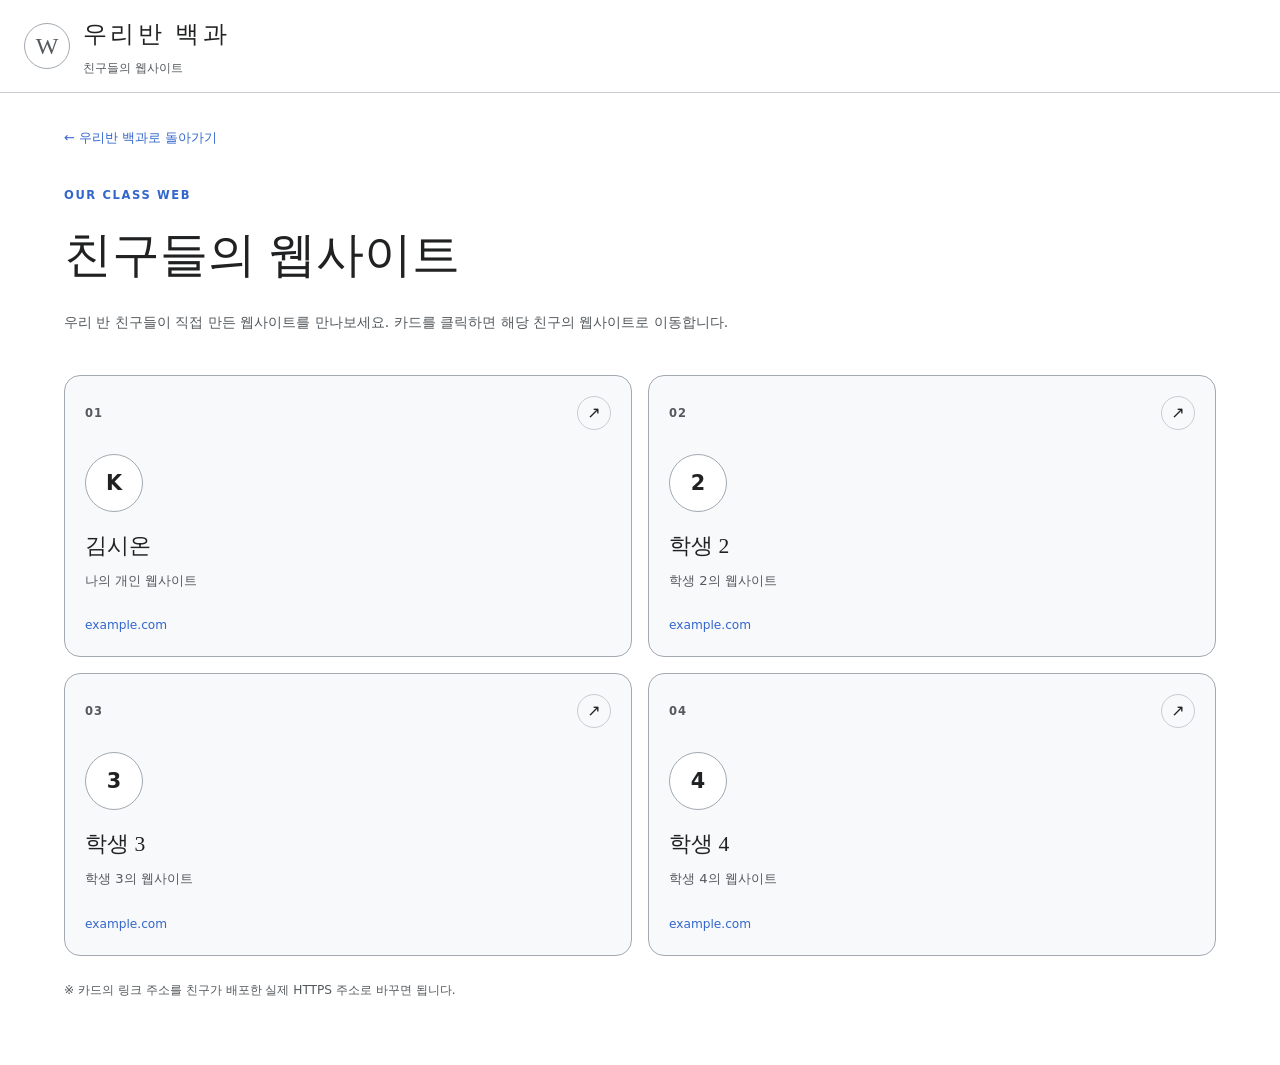
==== student/submenu.html @ 7aa5a0a9 "Add files via upload" ====
<!DOCTYPE html>
<html lang="ko">
<head>
  <meta charset="UTF-8">
  <meta name="viewport" content="width=device-width, initial-scale=1.0">

  <title>친구들의 웹사이트 | 우리반 백과</title>

  <link rel="stylesheet" href="../style.css">
  <link rel="stylesheet" href="submenu.css">
</head>

<body>

  <header class="topbar">
    <div class="logo">W</div>

    <div class="sitename">
      <strong>우리반 백과</strong>
      <span>친구들의 웹사이트</span>
    </div>
  </header>


  <main class="submenu-page">

    <a href="../index.html" class="back-link">
      ← 우리반 백과로 돌아가기
    </a>

    <section class="submenu-hero">
      <span class="eyebrow">OUR CLASS WEB</span>

      <h1>친구들의 웹사이트</h1>

      <p>
        우리 반 친구들이 직접 만든 웹사이트를 만나보세요.
        카드를 클릭하면 해당 친구의 웹사이트로 이동합니다.
      </p>
    </section>


    <section class="website-list" aria-label="친구들의 웹사이트 목록">

      <!-- 1번 -->
      <a
        class="website-card"
        href="https://example.com"
        target="_blank"
        rel="noopener noreferrer"
      >
        <div class="website-card-top">
          <span class="website-number">01</span>
          <span class="external-icon">↗</span>
        </div>

        <div class="website-avatar">K</div>

        <div class="website-info">
          <h2>김시온</h2>
          <p>나의 개인 웹사이트</p>
        </div>

        <div class="website-url">
          example.com
        </div>
      </a>


      <!-- 2번 -->
      <a
        class="website-card"
        href="https://example.com"
        target="_blank"
        rel="noopener noreferrer"
      >
        <div class="website-card-top">
          <span class="website-number">02</span>
          <span class="external-icon">↗</span>
        </div>

        <div class="website-avatar">2</div>

        <div class="website-info">
          <h2>학생 2</h2>
          <p>학생 2의 웹사이트</p>
        </div>

        <div class="website-url">
          example.com
        </div>
      </a>


      <!-- 3번 -->
      <a
        class="website-card"
        href="https://example.com"
        target="_blank"
        rel="noopener noreferrer"
      >
        <div class="website-card-top">
          <span class="website-number">03</span>
          <span class="external-icon">↗</span>
        </div>

        <div class="website-avatar">3</div>

        <div class="website-info">
          <h2>학생 3</h2>
          <p>학생 3의 웹사이트</p>
        </div>

        <div class="website-url">
          example.com
        </div>
      </a>


      <!-- 4번 -->
      <a
        class="website-card"
        href="https://example.com"
        target="_blank"
        rel="noopener noreferrer"
      >
        <div class="website-card-top">
          <span class="website-number">04</span>
          <span class="external-icon">↗</span>
        </div>

        <div class="website-avatar">4</div>

        <div class="website-info">
          <h2>학생 4</h2>
          <p>학생 4의 웹사이트</p>
        </div>

        <div class="website-url">
          example.com
        </div>
      </a>

    </section>


    <p class="submenu-note">
      ※ 카드의 링크 주소를 친구가 배포한 실제 HTTPS 주소로 바꾸면 됩니다.
    </p>

  </main>

</body>
</html>
---- style.css ----
/* =========================================================
   우리반 백과 - style.css
   ========================================================= */


/* =========================================================
   1. 색과 크기 값 모음
   ========================================================= */

:root {
  --bg: #ffffff;
  --text: #202122;
  --sub-text: #54595d;
  --link: #3366cc;
  --link-visited: #6b4ba1;
  --border: #a2a9b1;
  --line: #c8ccd1;
  --box-bg: #f8f9fa;
  --box-head: #cddbf0;

  --font-scale: 1;

  /* 화면 최대 너비 */
  --content-max: 1200px;
}


/* ---------- 글자 크기 설정 ---------- */

html[data-fontsize="small"] {
  --font-scale: 0.875;
}

html[data-fontsize="large"] {
  --font-scale: 1.25;
}


/* ---------- 화면 너비 설정 ---------- */

html[data-width="wide"] {
  --content-max: 100%;
}


/* ---------- 색상 테마 설정 ---------- */

/* 다크 선택 시 */
html[data-theme="dark"] {
  --bg: #101418;
  --text: #eaecf0;
  --sub-text: #a2a9b1;
  --link: #8ab4f8;
  --link-visited: #c5a3e0;
  --border: #54595d;
  --line: #3a4048;
  --box-bg: #1b2027;
  --box-head: #2a3a55;
}


/* 자동 선택 + 운영체제가 다크 모드일 때 */
@media (prefers-color-scheme: dark) {
  html[data-theme="auto"] {
    --bg: #101418;
    --text: #eaecf0;
    --sub-text: #a2a9b1;
    --link: #8ab4f8;
    --link-visited: #c5a3e0;
    --border: #54595d;
    --line: #3a4048;
    --box-bg: #1b2027;
    --box-head: #2a3a55;
  }
}


/* =========================================================
   2. 문서 전체 기본 설정
   ========================================================= */

* {
  box-sizing: border-box;
}

html {
  font-size: calc(16px * var(--font-scale));
  scroll-behavior: smooth;
}

body {
  margin: 0;

  background: var(--bg);
  color: var(--text);

  font-family:
    "맑은 고딕",
    "Malgun Gothic",
    "Apple SD Gothic Neo",
    system-ui,
    sans-serif;

  font-size: 0.875rem;
  line-height: 1.75;
}


/* =========================================================
   3. 링크
   ========================================================= */

a {
  color: var(--link);
  text-decoration: none;
}

a:visited {
  color: var(--link-visited);
}

a:hover {
  text-decoration: underline;
}

a:focus-visible,
input:focus-visible {
  outline: 2px solid var(--link);
  outline-offset: 2px;
}


/* =========================================================
   4. 상단 머리글
   ========================================================= */

.topbar {
  display: flex;
  align-items: center;

  gap: 0.8rem;
  padding: 0.8rem 1.5rem;

  border-bottom: 1px solid var(--line);
}


/* ---------- 로고 ---------- */

.logo {
  width: 46px;
  height: 46px;

  border: 1px solid var(--border);
  border-radius: 50%;

  display: grid;
  place-items: center;

  font-family: serif;
  font-size: 1.5rem;

  color: var(--sub-text);
}


/* ---------- 사이트 이름 ---------- */

.sitename strong {
  display: block;

  font-family: serif;
  font-weight: 400;
  font-size: 1.5rem;

  letter-spacing: 0.15em;
}

.sitename span {
  font-size: 0.75rem;
  color: var(--sub-text);
}


/* =========================================================
   5. 전체 레이아웃
   ========================================================= */

.wrap {
  max-width: var(--content-max);

  margin: 0 auto;
  padding: 1.5rem;

  display: grid;

  grid-template-columns:
    180px
    minmax(0, 1fr)
    200px;

  gap: 2rem;

  align-items: start;
}


/* =========================================================
   6. 왼쪽 목차
   ========================================================= */

.toc {
  position: sticky;
  top: 1rem;

  font-size: 0.8125rem;
}

.toc h2 {
  font-size: 0.875rem;

  margin: 0 0 0.6rem;
  padding-bottom: 0.4rem;

  border-bottom: 1px solid var(--line);
}

.toc ul {
  list-style: none;

  margin: 0;
  padding: 0;
}

.toc li {
  margin: 0.45rem 0;
}


/* =========================================================
   7. 가운데 본문
   ========================================================= */

.content h1 {
  font-family: serif;
  font-weight: 400;
  font-size: 1.9rem;

  margin: 0 0 0.3rem;
  padding-bottom: 0.3rem;

  border-bottom: 1px solid var(--line);
}

.subtitle {
  font-size: 0.8125rem;
  color: var(--sub-text);

  margin-bottom: 1.2rem;
}

.content h2 {
  font-family: serif;
  font-weight: 400;
  font-size: 1.4rem;

  margin: 1.8rem 0 0.7rem;
  padding-bottom: 0.25rem;

  border-bottom: 1px solid var(--line);
}

.content p {
  margin: 0.7rem 0;
}

.content ul {
  margin: 0.5rem 0;
  padding-left: 1.3rem;
}

.footnote {
  font-size: 0.8125rem;
  color: var(--sub-text);
}


/* =========================================================
   8. 오른쪽 인물 정보 상자
   ========================================================= */

.infobox {
  float: right;

  width: 280px;

  margin: 0 0 1rem 1.5rem;

  border: 1px solid var(--border);

  background: var(--box-bg);

  font-size: 0.8125rem;
}


/* ---------- 정보 상자 제목 ---------- */

.infobox .infobox-title {
  background: var(--box-head);

  text-align: center;
  font-weight: bold;

  padding: 0.4rem;
}


/* ---------- 정보 상자 이미지 ---------- */

.infobox img {
  display: block;

  width: calc(100% - 1.2rem);
  height: auto;

  margin: 0.6rem;

  border: 1px solid var(--line);
}


/* ---------- 정보 상자 표 ---------- */

.infobox table {
  width: 100%;
  border-collapse: collapse;
}

.infobox caption {
  background: var(--box-head);

  font-weight: bold;

  padding: 0.35rem;
}

.infobox th,
.infobox td {
  padding: 0.35rem 0.5rem;

  text-align: left;
  vertical-align: top;

  border-top: 1px solid var(--line);
}

.infobox th {
  width: 35%;
}


/* =========================================================
   9. 화면 설정 패널
   ========================================================= */

.appearance {
  position: sticky;
  top: 1rem;
}

.appearance h2 {
  font-size: 0.875rem;

  margin: 0 0 0.8rem;
  padding-bottom: 0.4rem;

  border-bottom: 1px solid var(--line);
}


/* ---------- 패널 그룹 ---------- */

.panel-group {
  border: 0;

  margin: 0 0 1.2rem;
  padding: 0;
}

.panel-group legend {
  padding: 0;
  margin-bottom: 0.3rem;

  font-size: 0.75rem;
  color: var(--sub-text);
}

.panel-group label {
  display: flex;
  align-items: center;

  gap: 0.45rem;

  padding: 0.22rem 0;

  font-size: 0.8125rem;

  cursor: pointer;
}


/* =========================================================
   10. 반응형 - 태블릿 / 모바일
   ========================================================= */

@media (max-width: 900px) {

  .wrap {
    grid-template-columns: 1fr;

    gap: 1.5rem;
  }

  .toc,
  .appearance {
    position: static;
  }

  .infobox {
    float: none;

    width: 100%;

    margin: 0 0 1rem;
  }
}


/* =========================================================
   11. 모션 감소 설정
   ========================================================= */

@media (prefers-reduced-motion: reduce) {
  html {
    scroll-behavior: auto;
  }
}
---- student/submenu.css ----
/* =========================================================
   친구들의 웹사이트 메뉴 - submenu.css
   ========================================================= */

.submenu-page {
  max-width: var(--content-max);
  margin: 0 auto;
  padding: 2rem 1.5rem 4rem;
}

.back-link {
  display: inline-block;
  margin-bottom: 2rem;
  font-size: 0.8125rem;
}

.submenu-hero {
  max-width: 720px;
  margin-bottom: 2.5rem;
}

.eyebrow {
  display: inline-block;
  margin-bottom: 0.5rem;

  font-size: 0.72rem;
  font-weight: 700;
  letter-spacing: 0.14em;

  color: var(--link);
}

.submenu-hero h1 {
  margin: 0 0 0.8rem;

  font-family: serif;
  font-size: clamp(2rem, 4vw, 3rem);
  font-weight: 400;
}

.submenu-hero p {
  margin: 0;
  color: var(--sub-text);
  line-height: 1.8;
}

.website-list {
  display: grid;
  grid-template-columns: repeat(2, minmax(0, 1fr));
  gap: 1rem;
}

.website-card {
  min-height: 240px;

  display: flex;
  flex-direction: column;

  padding: 1.25rem;

  border: 1px solid var(--border);
  border-radius: 16px;

  background: var(--box-bg);
  color: var(--text);

  text-decoration: none;

  transition:
    transform 0.2s ease,
    border-color 0.2s ease,
    box-shadow 0.2s ease;
}

.website-card:visited {
  color: var(--text);
}

.website-card:hover {
  text-decoration: none;
  transform: translateY(-4px);
  border-color: var(--link);
  box-shadow: 0 10px 24px rgba(0, 0, 0, 0.08);
}

.website-card-top {
  display: flex;
  justify-content: space-between;
  align-items: center;
}

.website-number {
  font-size: 0.72rem;
  font-weight: 700;
  letter-spacing: 0.08em;
  color: var(--sub-text);
}

.external-icon {
  width: 34px;
  height: 34px;

  display: grid;
  place-items: center;

  border: 1px solid var(--line);
  border-radius: 50%;

  font-size: 1rem;
}

.website-avatar {
  width: 58px;
  height: 58px;

  margin: 1.5rem 0 1rem;

  display: grid;
  place-items: center;

  border: 1px solid var(--border);
  border-radius: 50%;

  font-size: 1.3rem;
  font-weight: 700;

  background: var(--bg);
}

.website-info h2 {
  margin: 0 0 0.25rem;

  font-family: serif;
  font-weight: 400;
  font-size: 1.35rem;
}

.website-info p {
  margin: 0;
  color: var(--sub-text);
  font-size: 0.82rem;
}

.website-url {
  margin-top: auto;
  padding-top: 1.4rem;

  color: var(--link);

  font-size: 0.76rem;
  overflow-wrap: anywhere;
}

.submenu-note {
  margin: 1.5rem 0 0;
  color: var(--sub-text);
  font-size: 0.76rem;
}

@media (max-width: 700px) {
  .submenu-page {
    padding-top: 1.25rem;
  }

  .website-list {
    grid-template-columns: 1fr;
  }
}
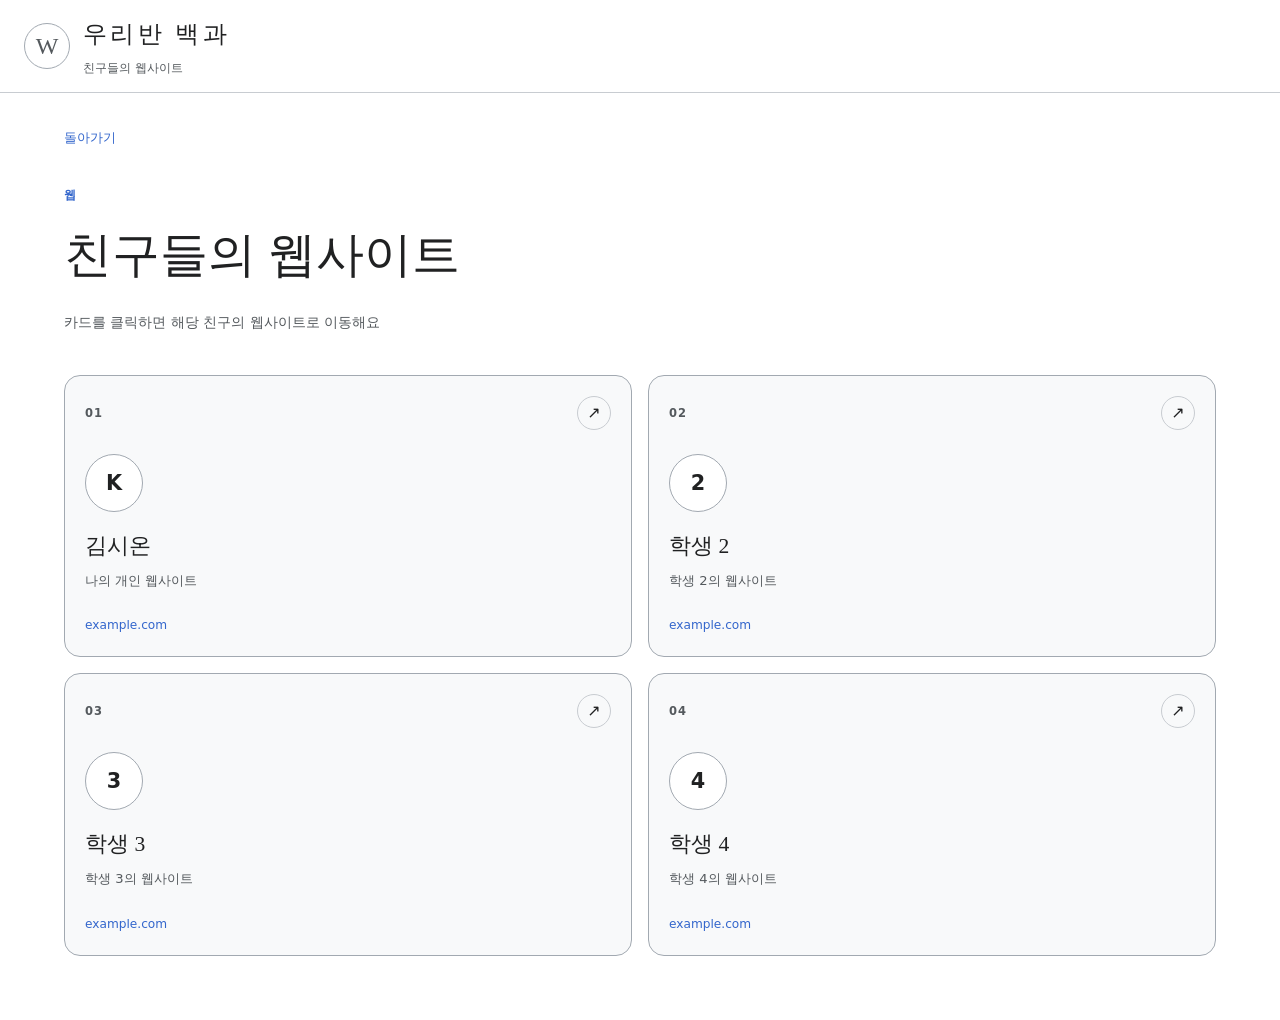
==== commit aa27c445: "Refactor submenu.html for improved structure" ====
--- a/student/submenu.html
+++ b/student/submenu.html
@@ -1,154 +1,125 @@
 <!DOCTYPE html>
 <html lang="ko">
+
 <head>
-  <meta charset="UTF-8">
-  <meta name="viewport" content="width=device-width, initial-scale=1.0">
+    <meta charset="UTF-8">
+    <meta name="viewport" content="width=device-width, initial-scale=1.0">
 
-  <title>친구들의 웹사이트 | 우리반 백과</title>
+    <title>친구들의 웹사이트 | 우리반 백과</title>
 
-  <link rel="stylesheet" href="../style.css">
-  <link rel="stylesheet" href="submenu.css">
+    <link rel="stylesheet" href="../style.css">
+    <link rel="stylesheet" href="submenu.css">
 </head>
 
 <body>
 
-  <header class="topbar">
-    <div class="logo">W</div>
+    <header class="topbar">
+        <div class="logo">W</div>
 
-    <div class="sitename">
-      <strong>우리반 백과</strong>
-      <span>친구들의 웹사이트</span>
-    </div>
-  </header>
+        <div class="sitename">
+            <strong>우리반 백과</strong>
+            <span>친구들의 웹사이트</span>
+        </div>
+    </header>
 
 
-  <main class="submenu-page">
+    <main class="submenu-page">
 
-    <a href="../index.html" class="back-link">
-      ← 우리반 백과로 돌아가기
-    </a>
+        <a href="../index.html" class="back-link">돌아가기</a>
 
-    <section class="submenu-hero">
-      <span class="eyebrow">OUR CLASS WEB</span>
+        <section class="submenu-hero">
+            <span class="eyebrow">웹</span>
 
-      <h1>친구들의 웹사이트</h1>
+            <h1>친구들의 웹사이트</h1>
 
-      <p>
-        우리 반 친구들이 직접 만든 웹사이트를 만나보세요.
-        카드를 클릭하면 해당 친구의 웹사이트로 이동합니다.
-      </p>
-    </section>
+            <p>카드를 클릭하면 해당 친구의 웹사이트로 이동해요</p>
+        </section>
 
 
-    <section class="website-list" aria-label="친구들의 웹사이트 목록">
+        <section class="website-list" aria-label="웹사이트 목록">
 
-      <!-- 1번 -->
-      <a
-        class="website-card"
-        href="https://example.com"
-        target="_blank"
-        rel="noopener noreferrer"
-      >
-        <div class="website-card-top">
-          <span class="website-number">01</span>
-          <span class="external-icon">↗</span>
-        </div>
+            <a class="website-card" href="https://example.com" target="_blank" rel="noopener noreferrer">
+                <div class="website-card-top">
+                    <span class="website-number">01</span>
+                    <span class="external-icon">↗</span>
+                </div>
 
-        <div class="website-avatar">K</div>
+                <div class="website-avatar">K</div>
 
-        <div class="website-info">
-          <h2>김시온</h2>
-          <p>나의 개인 웹사이트</p>
-        </div>
+                <div class="website-info">
+                    <h2>김시온</h2>
+                    <p>나의 개인 웹사이트</p>
+                </div>
 
-        <div class="website-url">
-          example.com
-        </div>
-      </a>
+                <div class="website-url">
+                    example.com
+                </div>
+            </a>
 
 
-      <!-- 2번 -->
-      <a
-        class="website-card"
-        href="https://example.com"
-        target="_blank"
-        rel="noopener noreferrer"
-      >
-        <div class="website-card-top">
-          <span class="website-number">02</span>
-          <span class="external-icon">↗</span>
-        </div>
+            <!-- 2번 -->
+            <a class="website-card" href="https://example.com" target="_blank" rel="noopener noreferrer">
+                <div class="website-card-top">
+                    <span class="website-number">02</span>
+                    <span class="external-icon">↗</span>
+                </div>
 
-        <div class="website-avatar">2</div>
+                <div class="website-avatar">2</div>
 
-        <div class="website-info">
-          <h2>학생 2</h2>
-          <p>학생 2의 웹사이트</p>
-        </div>
+                <div class="website-info">
+                    <h2>학생 2</h2>
+                    <p>학생 2의 웹사이트</p>
+                </div>
 
-        <div class="website-url">
-          example.com
-        </div>
-      </a>
+                <div class="website-url">
+                    example.com
+                </div>
+            </a>
 
 
-      <!-- 3번 -->
-      <a
-        class="website-card"
-        href="https://example.com"
-        target="_blank"
-        rel="noopener noreferrer"
-      >
-        <div class="website-card-top">
-          <span class="website-number">03</span>
-          <span class="external-icon">↗</span>
-        </div>
+            <!-- 3번 -->
+            <a class="website-card" href="https://example.com" target="_blank" rel="noopener noreferrer">
+                <div class="website-card-top">
+                    <span class="website-number">03</span>
+                    <span class="external-icon">↗</span>
+                </div>
 
-        <div class="website-avatar">3</div>
+                <div class="website-avatar">3</div>
 
-        <div class="website-info">
-          <h2>학생 3</h2>
-          <p>학생 3의 웹사이트</p>
-        </div>
+                <div class="website-info">
+                    <h2>학생 3</h2>
+                    <p>학생 3의 웹사이트</p>
+                </div>
 
-        <div class="website-url">
-          example.com
-        </div>
-      </a>
+                <div class="website-url">
+                    example.com
+                </div>
+            </a>
 
 
-      <!-- 4번 -->
-      <a
-        class="website-card"
-        href="https://example.com"
-        target="_blank"
-        rel="noopener noreferrer"
-      >
-        <div class="website-card-top">
-          <span class="website-number">04</span>
-          <span class="external-icon">↗</span>
-        </div>
+            <!-- 4번 -->
+            <a class="website-card" href="https://example.com" target="_blank" rel="noopener noreferrer">
+                <div class="website-card-top">
+                    <span class="website-number">04</span>
+                    <span class="external-icon">↗</span>
+                </div>
 
-        <div class="website-avatar">4</div>
+                <div class="website-avatar">4</div>
 
-        <div class="website-info">
-          <h2>학생 4</h2>
-          <p>학생 4의 웹사이트</p>
-        </div>
+                <div class="website-info">
+                    <h2>학생 4</h2>
+                    <p>학생 4의 웹사이트</p>
+                </div>
 
-        <div class="website-url">
-          example.com
-        </div>
-      </a>
+                <div class="website-url">
+                    example.com
+                </div>
+            </a>
 
-    </section>
+        </section>
 
-
-    <p class="submenu-note">
-      ※ 카드의 링크 주소를 친구가 배포한 실제 HTTPS 주소로 바꾸면 됩니다.
-    </p>
-
-  </main>
+    </main>
 
 </body>
+
 </html>
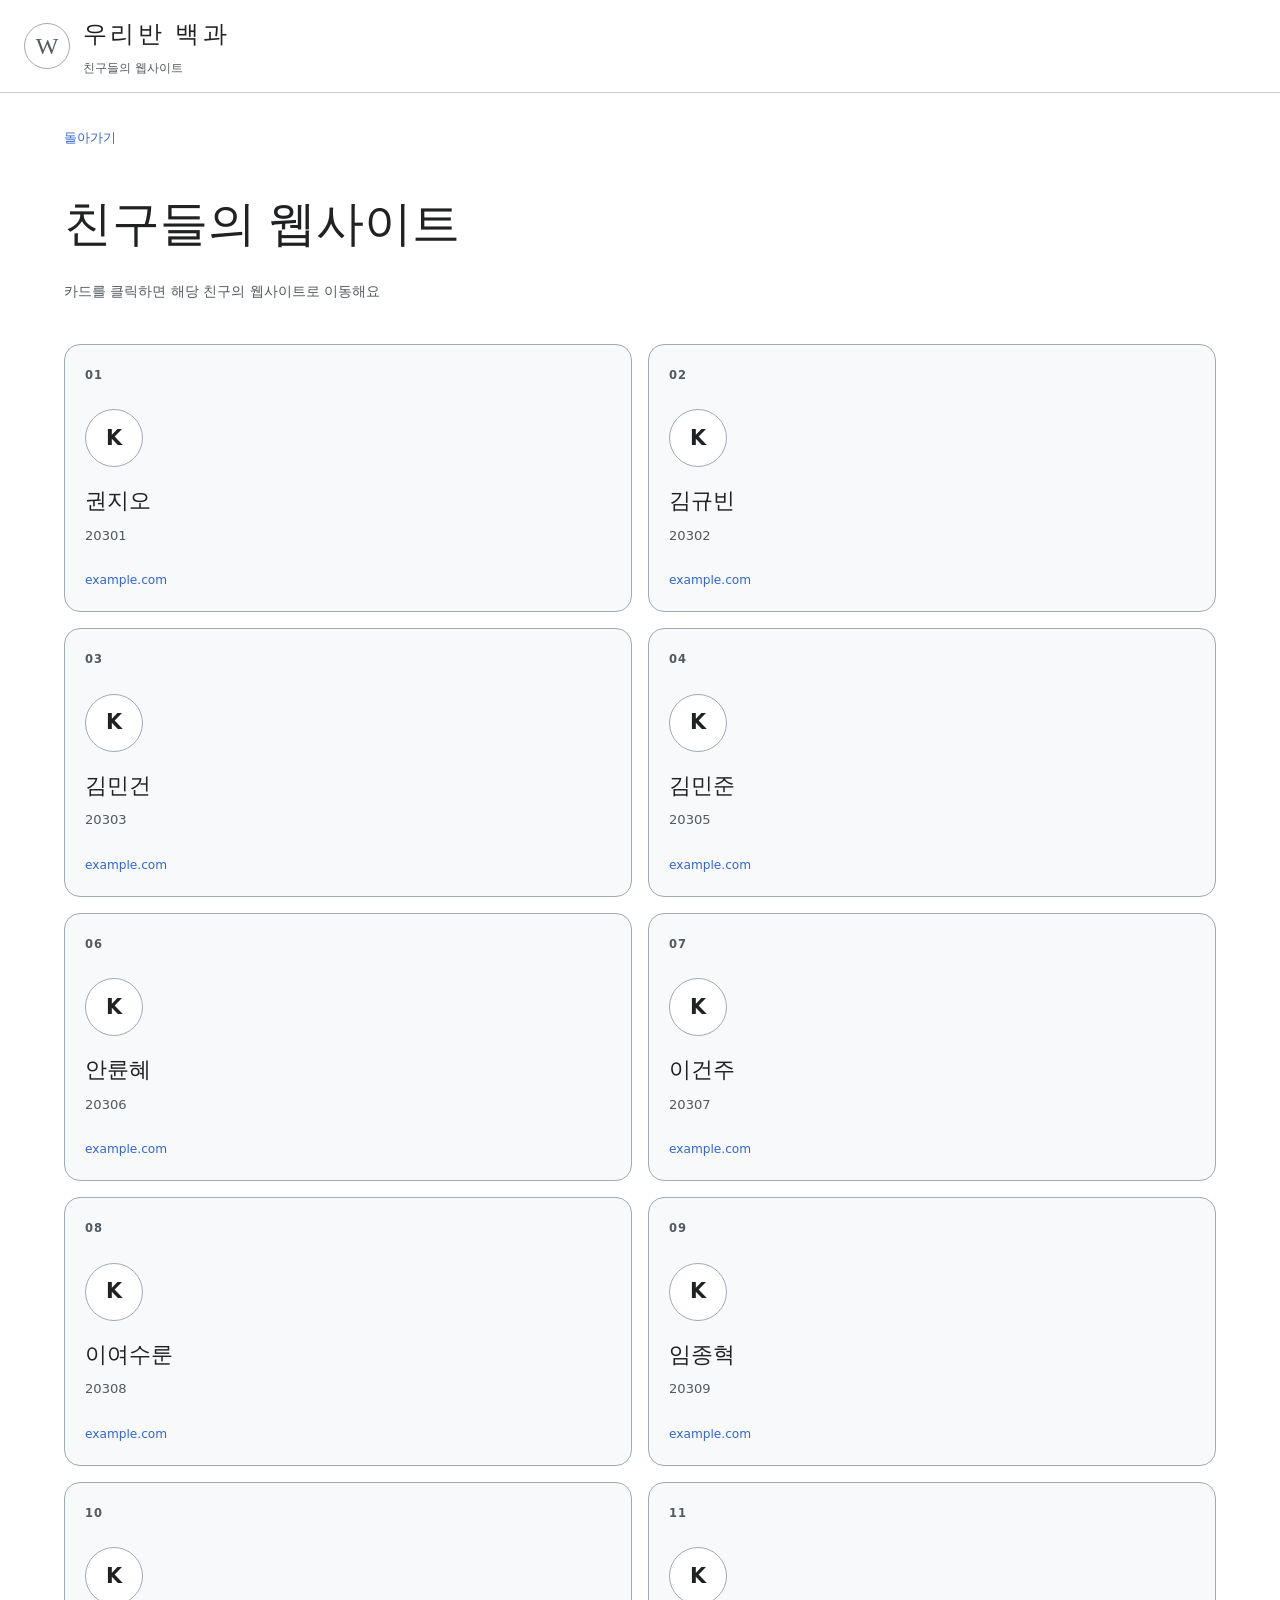
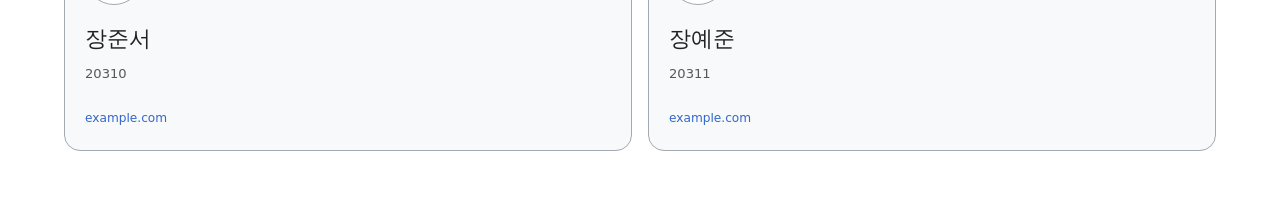
==== commit d4b0edc7: "Refactor submenu.html to update student cards Removed unnecessary elements and updated student infor" ====
--- a/student/submenu.html
+++ b/student/submenu.html
@@ -28,10 +28,7 @@
         <a href="../index.html" class="back-link">돌아가기</a>
 
         <section class="submenu-hero">
-            <span class="eyebrow">웹</span>
-
             <h1>친구들의 웹사이트</h1>
-
             <p>카드를 클릭하면 해당 친구의 웹사이트로 이동해요</p>
         </section>
 
@@ -41,81 +38,171 @@
             <a class="website-card" href="https://example.com" target="_blank" rel="noopener noreferrer">
                 <div class="website-card-top">
                     <span class="website-number">01</span>
-                    <span class="external-icon">↗</span>
-                </div>
-
-                <div class="website-avatar">K</div>
-
-                <div class="website-info">
-                    <h2>김시온</h2>
-                    <p>나의 개인 웹사이트</p>
-                </div>
-
-                <div class="website-url">
-                    example.com
-                </div>
-            </a>
-
-
-            <!-- 2번 -->
+                </div>
+
+                <div class="website-avatar">K</div>
+
+                <div class="website-info">
+                    <h2>권지오</h2>
+                    <p>20301</p>
+                </div>
+
+                <div class="website-url">
+                    example.com
+                </div>
+            </a>
+            
             <a class="website-card" href="https://example.com" target="_blank" rel="noopener noreferrer">
                 <div class="website-card-top">
                     <span class="website-number">02</span>
-                    <span class="external-icon">↗</span>
-                </div>
-
-                <div class="website-avatar">2</div>
-
-                <div class="website-info">
-                    <h2>학생 2</h2>
-                    <p>학생 2의 웹사이트</p>
-                </div>
-
-                <div class="website-url">
-                    example.com
-                </div>
-            </a>
-
-
-            <!-- 3번 -->
+                </div>
+
+                <div class="website-avatar">K</div>
+
+                <div class="website-info">
+                    <h2>김규빈</h2>
+                    <p>20302</p>
+                </div>
+
+                <div class="website-url">
+                    example.com
+                </div>
+            </a>
+            
             <a class="website-card" href="https://example.com" target="_blank" rel="noopener noreferrer">
                 <div class="website-card-top">
                     <span class="website-number">03</span>
-                    <span class="external-icon">↗</span>
-                </div>
-
-                <div class="website-avatar">3</div>
-
-                <div class="website-info">
-                    <h2>학생 3</h2>
-                    <p>학생 3의 웹사이트</p>
-                </div>
-
-                <div class="website-url">
-                    example.com
-                </div>
-            </a>
-
-
-            <!-- 4번 -->
+                </div>
+
+                <div class="website-avatar">K</div>
+
+                <div class="website-info">
+                    <h2>김민건</h2>
+                    <p>20303</p>
+                </div>
+
+                <div class="website-url">
+                    example.com
+                </div>
+            </a>
+            
             <a class="website-card" href="https://example.com" target="_blank" rel="noopener noreferrer">
                 <div class="website-card-top">
                     <span class="website-number">04</span>
-                    <span class="external-icon">↗</span>
-                </div>
-
-                <div class="website-avatar">4</div>
-
-                <div class="website-info">
-                    <h2>학생 4</h2>
-                    <p>학생 4의 웹사이트</p>
-                </div>
-
-                <div class="website-url">
-                    example.com
-                </div>
-            </a>
-
+                </div>
+
+                <div class="website-avatar">K</div>
+
+                <div class="website-info">
+                    <h2>김민준</h2>
+                    <p>20305</p>
+                </div>
+
+                <div class="website-url">
+                    example.com
+                </div>
+            </a>
+            <a class="website-card" href="https://example.com" target="_blank" rel="noopener noreferrer">
+                <div class="website-card-top">
+                    <span class="website-number">06</span>
+                </div>
+
+                <div class="website-avatar">K</div>
+
+                <div class="website-info">
+                    <h2>안륜혜</h2>
+                    <p>20306</p>
+                </div>
+
+                <div class="website-url">
+                    example.com
+                </div>
+            </a>
+            <a class="website-card" href="https://example.com" target="_blank" rel="noopener noreferrer">
+                <div class="website-card-top">
+                    <span class="website-number">07</span>
+                </div>
+
+                <div class="website-avatar">K</div>
+
+                <div class="website-info">
+                    <h2>이건주</h2>
+                    <p>20307</p>
+                </div>
+
+                <div class="website-url">
+                    example.com
+                </div>
+            </a>
+
+            <a class="website-card" href="https://example.com" target="_blank" rel="noopener noreferrer">
+                <div class="website-card-top">
+                    <span class="website-number">08</span>
+                </div>
+
+                <div class="website-avatar">K</div>
+
+                <div class="website-info">
+                    <h2>이여수룬</h2>
+                    <p>20308</p>
+                </div>
+
+                <div class="website-url">
+                    example.com
+                </div>
+            </a>
+
+            <a class="website-card" href="https://example.com" target="_blank" rel="noopener noreferrer">
+                <div class="website-card-top">
+                    <span class="website-number">09</span>
+                </div>
+
+                <div class="website-avatar">K</div>
+
+                <div class="website-info">
+                    <h2>임종혁</h2>
+                    <p>20309</p>
+                </div>
+
+                <div class="website-url">
+                    example.com
+                </div>
+            </a>
+            
+            <a class="website-card" href="https://example.com" target="_blank" rel="noopener noreferrer">
+                <div class="website-card-top">
+                    <span class="website-number">10</span>
+                </div>
+
+                <div class="website-avatar">K</div>
+
+                <div class="website-info">
+                    <h2>장준서</h2>
+                    <p>20310</p>
+                </div>
+
+                <div class="website-url">
+                    example.com
+                </div>
+            </a>
+            
+            <a class="website-card" href="https://example.com" target="_blank" rel="noopener noreferrer">
+                <div class="website-card-top">
+                    <span class="website-number">11</span>
+                </div>
+
+                <div class="website-avatar">K</div>
+
+                <div class="website-info">
+                    <h2>장예준</h2>
+                    <p>20311</p>
+                </div>
+
+                <div class="website-url">
+                    example.com
+                </div>
+            </a>
+            
         </section>
 
     </main>
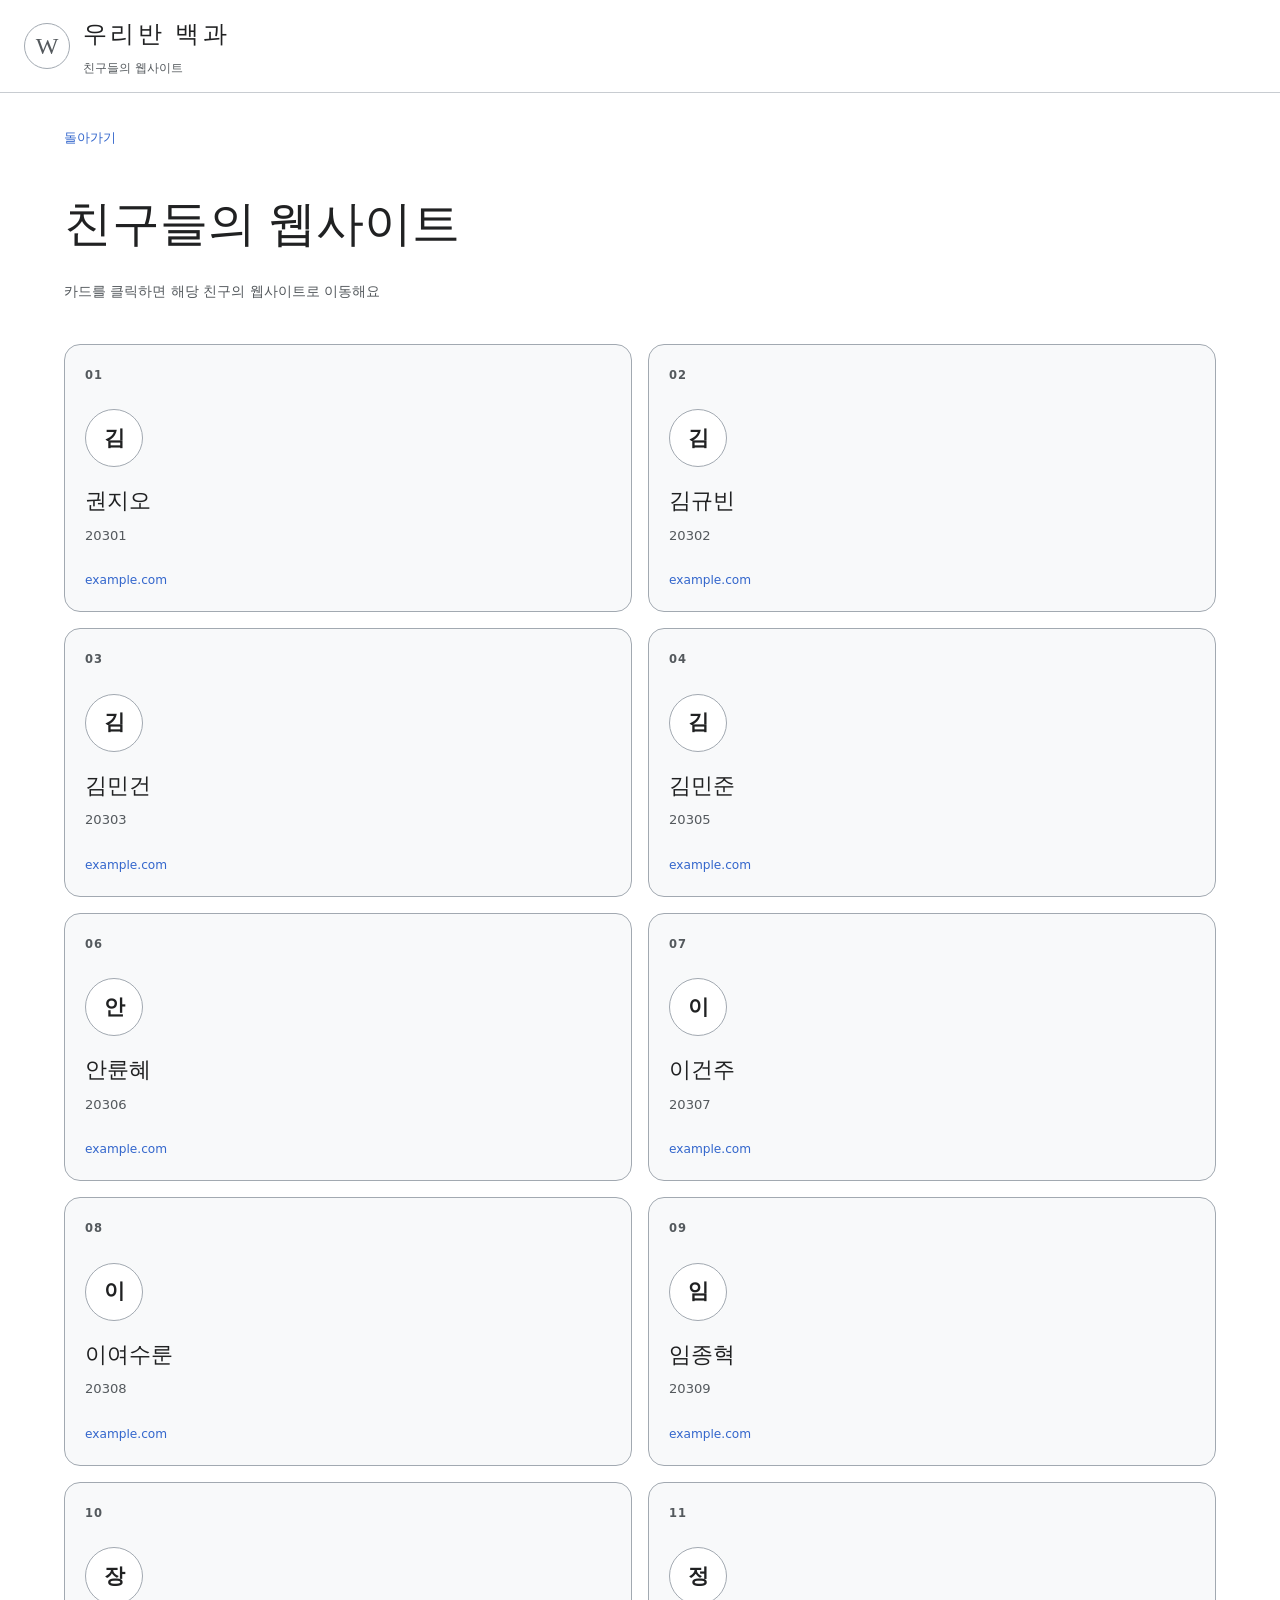
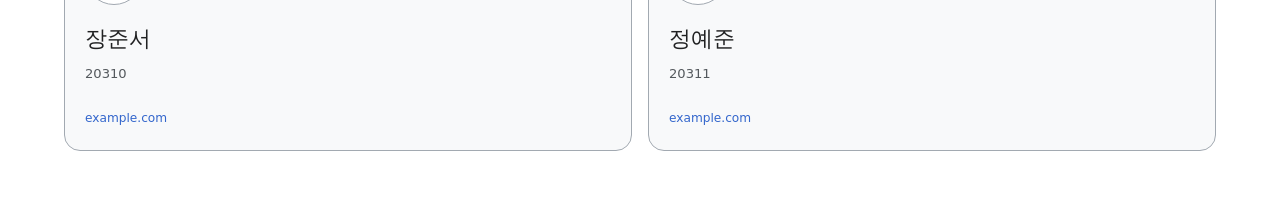
==== commit cd9446cd: "Update student avatars and names in submenu.html" ====
--- a/student/submenu.html
+++ b/student/submenu.html
@@ -40,7 +40,7 @@
                     <span class="website-number">01</span>
                 </div>
 
-                <div class="website-avatar">K</div>
+                <div class="website-avatar">김</div>
 
                 <div class="website-info">
                     <h2>권지오</h2>
@@ -57,7 +57,7 @@
                     <span class="website-number">02</span>
                 </div>
 
-                <div class="website-avatar">K</div>
+                <div class="website-avatar">김</div>
 
                 <div class="website-info">
                     <h2>김규빈</h2>
@@ -74,7 +74,7 @@
                     <span class="website-number">03</span>
                 </div>
 
-                <div class="website-avatar">K</div>
+                <div class="website-avatar">김</div>
 
                 <div class="website-info">
                     <h2>김민건</h2>
@@ -91,7 +91,7 @@
                     <span class="website-number">04</span>
                 </div>
 
-                <div class="website-avatar">K</div>
+                <div class="website-avatar">김</div>
 
                 <div class="website-info">
                     <h2>김민준</h2>
@@ -107,7 +107,7 @@
                     <span class="website-number">06</span>
                 </div>
 
-                <div class="website-avatar">K</div>
+                <div class="website-avatar">안</div>
 
                 <div class="website-info">
                     <h2>안륜혜</h2>
@@ -123,7 +123,7 @@
                     <span class="website-number">07</span>
                 </div>
 
-                <div class="website-avatar">K</div>
+                <div class="website-avatar">이</div>
 
                 <div class="website-info">
                     <h2>이건주</h2>
@@ -140,7 +140,7 @@
                     <span class="website-number">08</span>
                 </div>
 
-                <div class="website-avatar">K</div>
+                <div class="website-avatar">이</div>
 
                 <div class="website-info">
                     <h2>이여수룬</h2>
@@ -157,7 +157,7 @@
                     <span class="website-number">09</span>
                 </div>
 
-                <div class="website-avatar">K</div>
+                <div class="website-avatar">임</div>
 
                 <div class="website-info">
                     <h2>임종혁</h2>
@@ -174,7 +174,7 @@
                     <span class="website-number">10</span>
                 </div>
 
-                <div class="website-avatar">K</div>
+                <div class="website-avatar">장</div>
 
                 <div class="website-info">
                     <h2>장준서</h2>
@@ -191,10 +191,10 @@
                     <span class="website-number">11</span>
                 </div>
 
-                <div class="website-avatar">K</div>
-
-                <div class="website-info">
-                    <h2>장예준</h2>
+                <div class="website-avatar">정</div>
+
+                <div class="website-info">
+                    <h2>정예준</h2>
                     <p>20311</p>
                 </div>
 
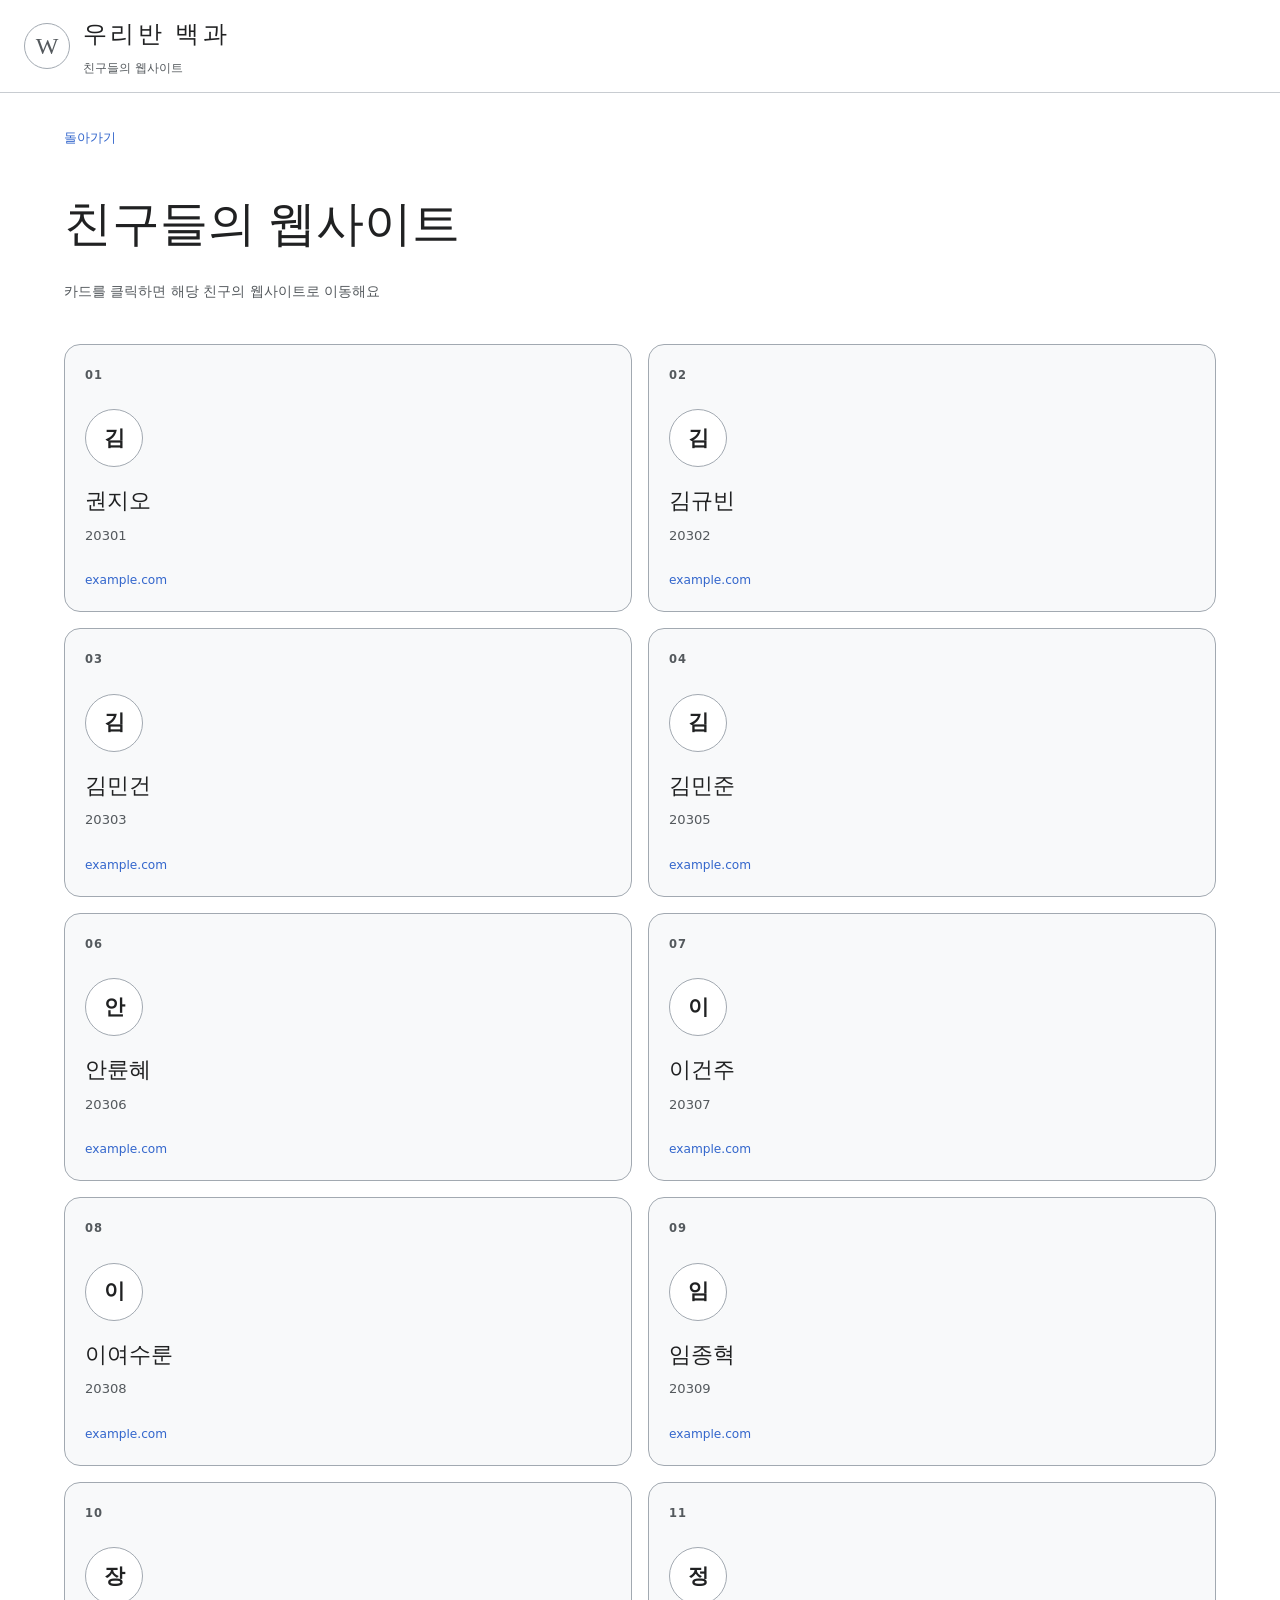
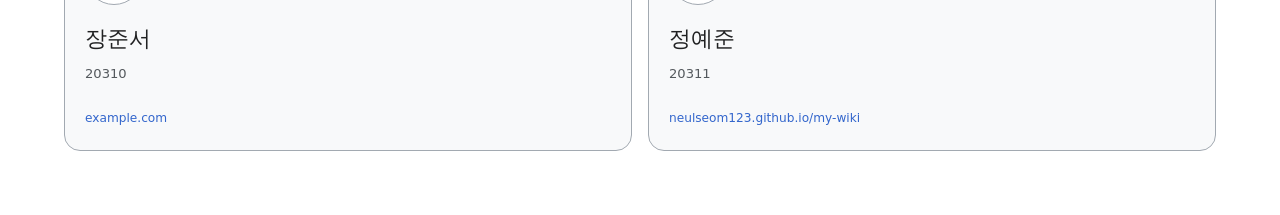
==== commit ff3ce835: "느그섬 링크 추가" ====
--- a/student/submenu.html
+++ b/student/submenu.html
@@ -186,7 +186,7 @@
                 </div>
             </a>
             
-            <a class="website-card" href="https://example.com" target="_blank" rel="noopener noreferrer">
+            <a class="website-card" href="https://neulseom123.github.io/my-wiki" target="_blank" rel="noopener noreferrer">
                 <div class="website-card-top">
                     <span class="website-number">11</span>
                 </div>
@@ -199,7 +199,7 @@
                 </div>
 
                 <div class="website-url">
-                    example.com
+                    neulseom123.github.io/my-wiki
                 </div>
             </a>
             
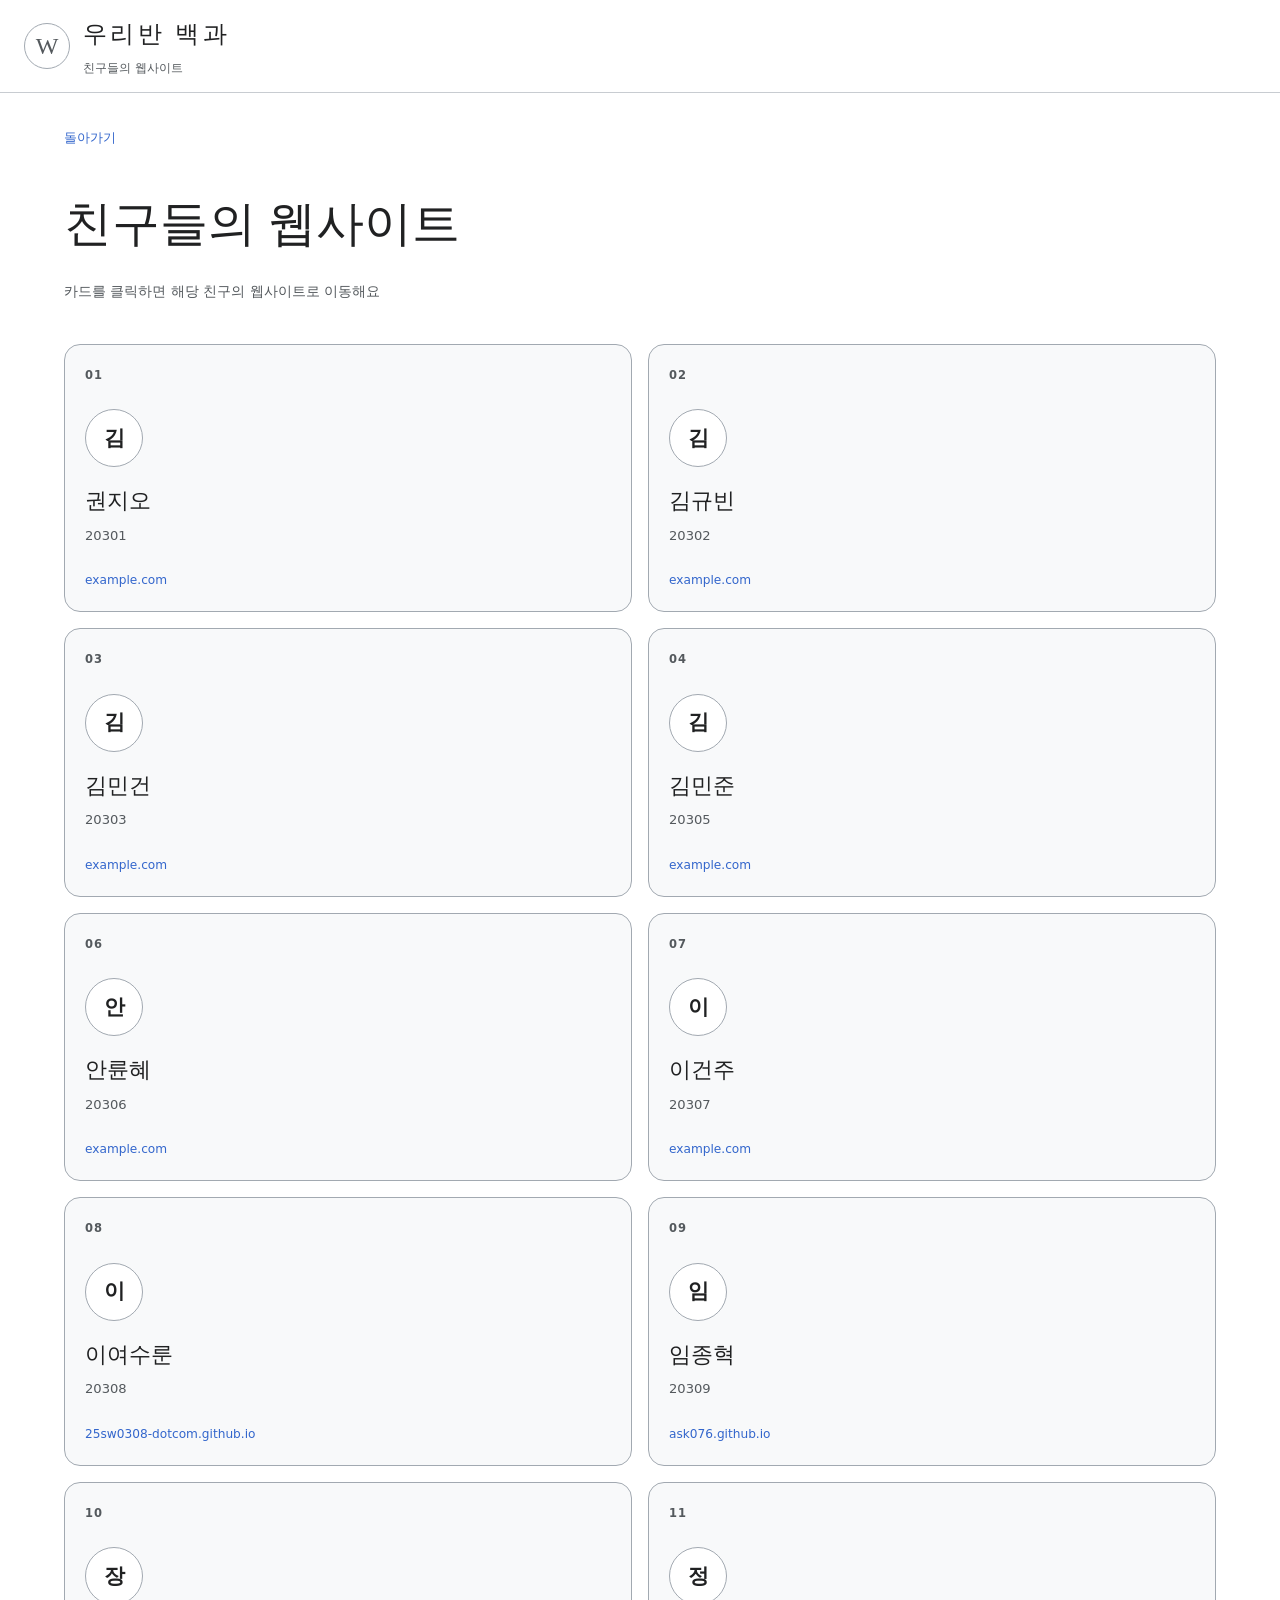
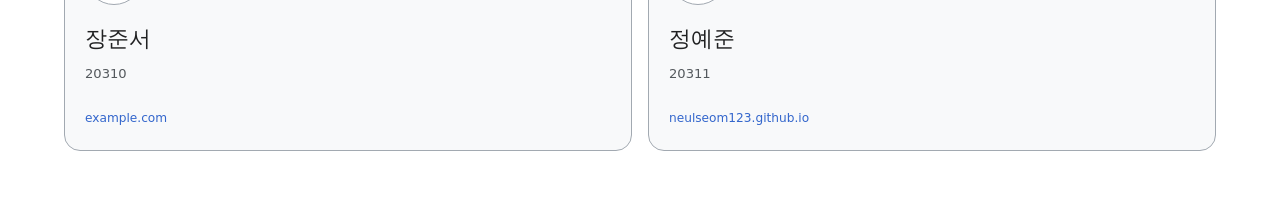
==== commit e6ad9f1a: "Update submenu.html" ====
--- a/student/submenu.html
+++ b/student/submenu.html
@@ -135,7 +135,7 @@
                 </div>
             </a>
 
-            <a class="website-card" href="https://example.com" target="_blank" rel="noopener noreferrer">
+            <a class="website-card" href="https://25sw0308-dotcom.github.io/my-wiki" target="_blank" rel="noopener noreferrer">
                 <div class="website-card-top">
                     <span class="website-number">08</span>
                 </div>
@@ -148,11 +148,11 @@
                 </div>
 
                 <div class="website-url">
-                    example.com
-                </div>
-            </a>
-
-            <a class="website-card" href="https://example.com" target="_blank" rel="noopener noreferrer">
+                    25sw0308-dotcom.github.io
+                </div>
+            </a>
+
+            <a class="website-card" href="https://ask076.github.io/my-wiki" target="_blank" rel="noopener noreferrer">
                 <div class="website-card-top">
                     <span class="website-number">09</span>
                 </div>
@@ -165,7 +165,7 @@
                 </div>
 
                 <div class="website-url">
-                    example.com
+                    ask076.github.io
                 </div>
             </a>
             
@@ -199,7 +199,7 @@
                 </div>
 
                 <div class="website-url">
-                    neulseom123.github.io/my-wiki
+                    neulseom123.github.io
                 </div>
             </a>
             
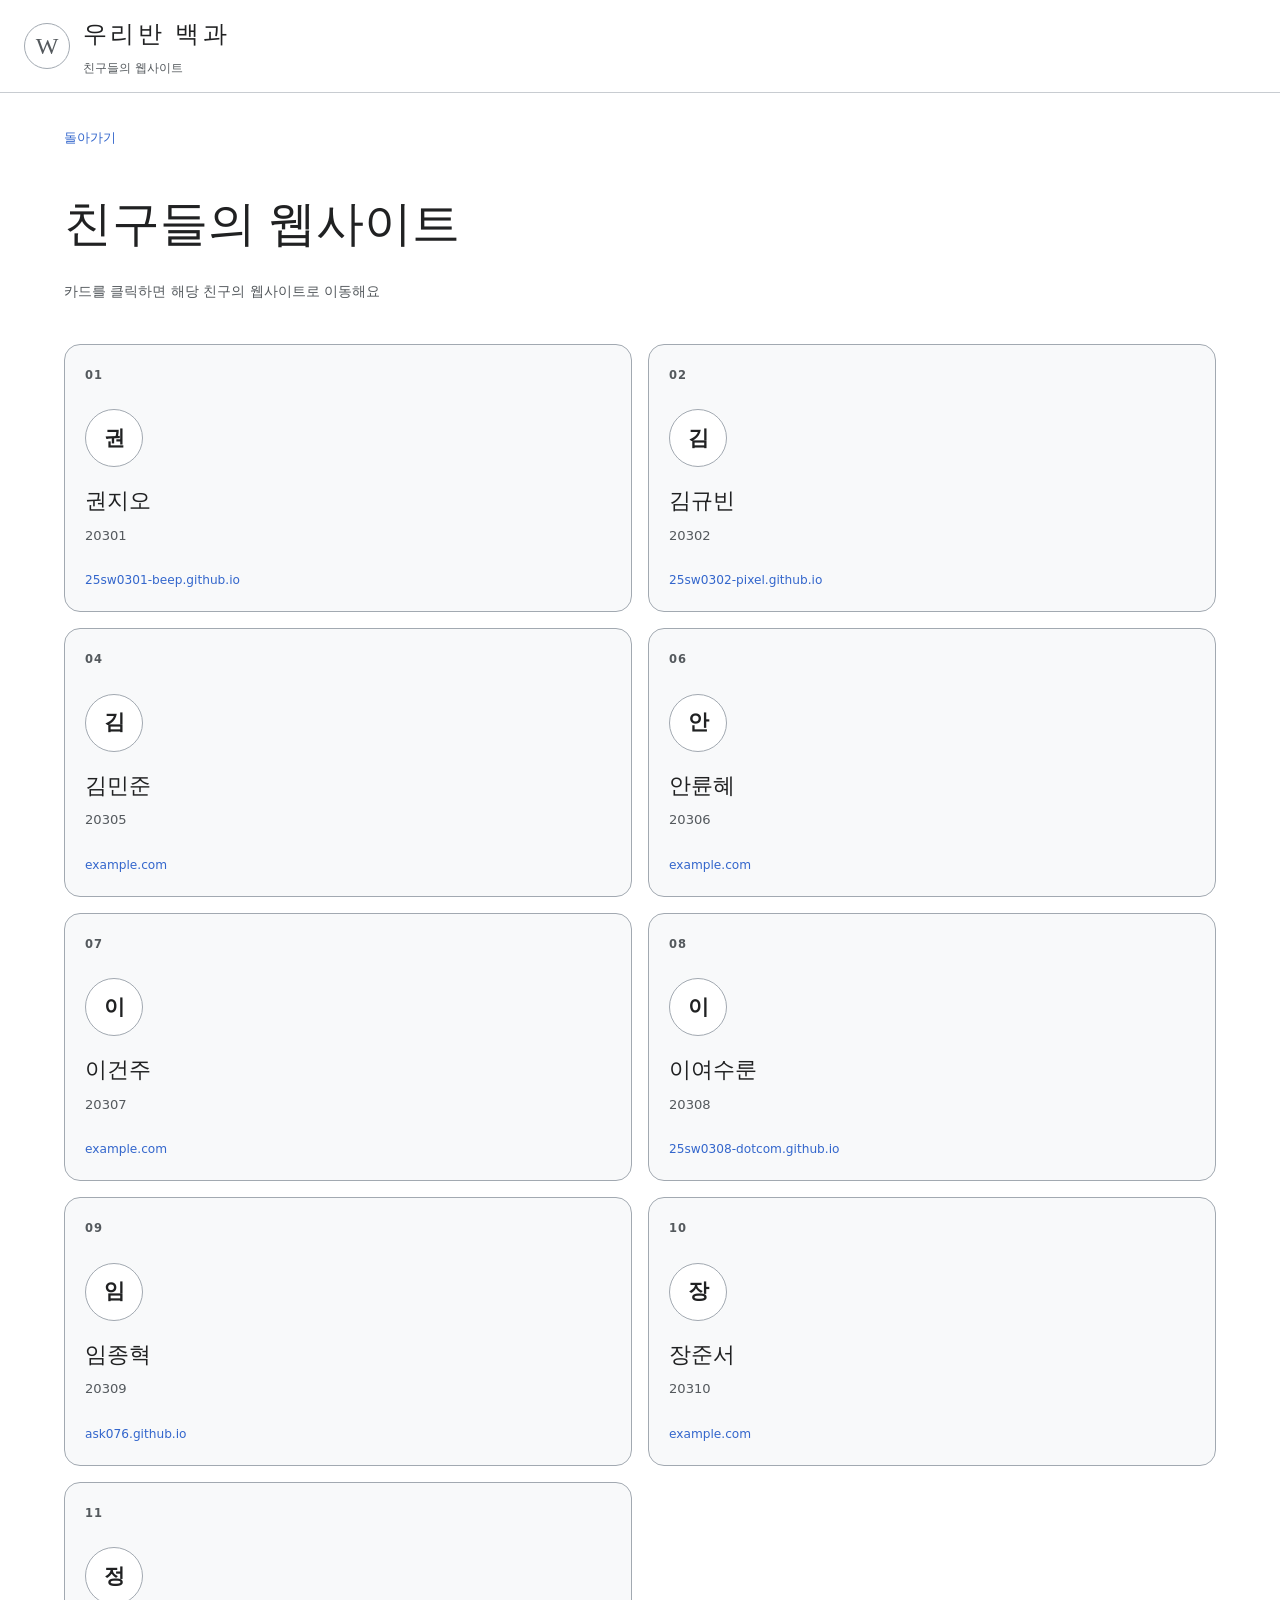
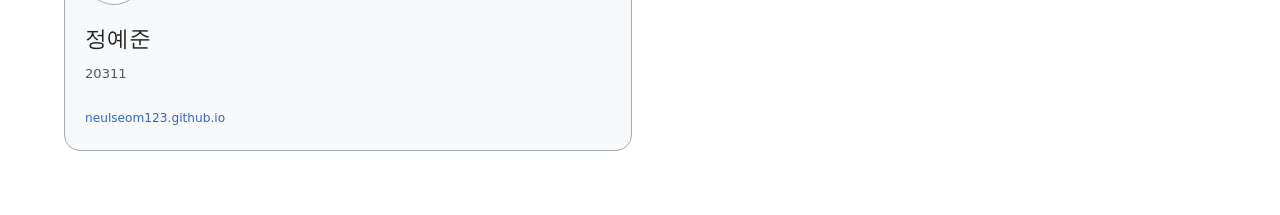
==== commit b872c723: "Update submenu.html" ====
--- a/student/submenu.html
+++ b/student/submenu.html
@@ -35,12 +35,12 @@
 
         <section class="website-list" aria-label="웹사이트 목록">
 
-            <a class="website-card" href="https://example.com" target="_blank" rel="noopener noreferrer">
+            <a class="website-card" href="https://25sw0301-beep.github.io/my-wiki" target="_blank" rel="noopener noreferrer">
                 <div class="website-card-top">
                     <span class="website-number">01</span>
                 </div>
 
-                <div class="website-avatar">김</div>
+                <div class="website-avatar">권</div>
 
                 <div class="website-info">
                     <h2>권지오</h2>
@@ -48,11 +48,11 @@
                 </div>
 
                 <div class="website-url">
-                    example.com
-                </div>
-            </a>
-            
-            <a class="website-card" href="https://example.com" target="_blank" rel="noopener noreferrer">
+                    25sw0301-beep.github.io
+                </div>
+            </a>
+            
+            <a class="website-card" href="https://25sw0302-pixel.github.io/my-wiki" target="_blank" rel="noopener noreferrer">
                 <div class="website-card-top">
                     <span class="website-number">02</span>
                 </div>
@@ -65,10 +65,10 @@
                 </div>
 
                 <div class="website-url">
-                    example.com
-                </div>
-            </a>
-            
+                    25sw0302-pixel.github.io
+                </div>
+            </a>
+            <!--
             <a class="website-card" href="https://example.com" target="_blank" rel="noopener noreferrer">
                 <div class="website-card-top">
                     <span class="website-number">03</span>
@@ -85,7 +85,7 @@
                     example.com
                 </div>
             </a>
-            
+            -->
             <a class="website-card" href="https://example.com" target="_blank" rel="noopener noreferrer">
                 <div class="website-card-top">
                     <span class="website-number">04</span>
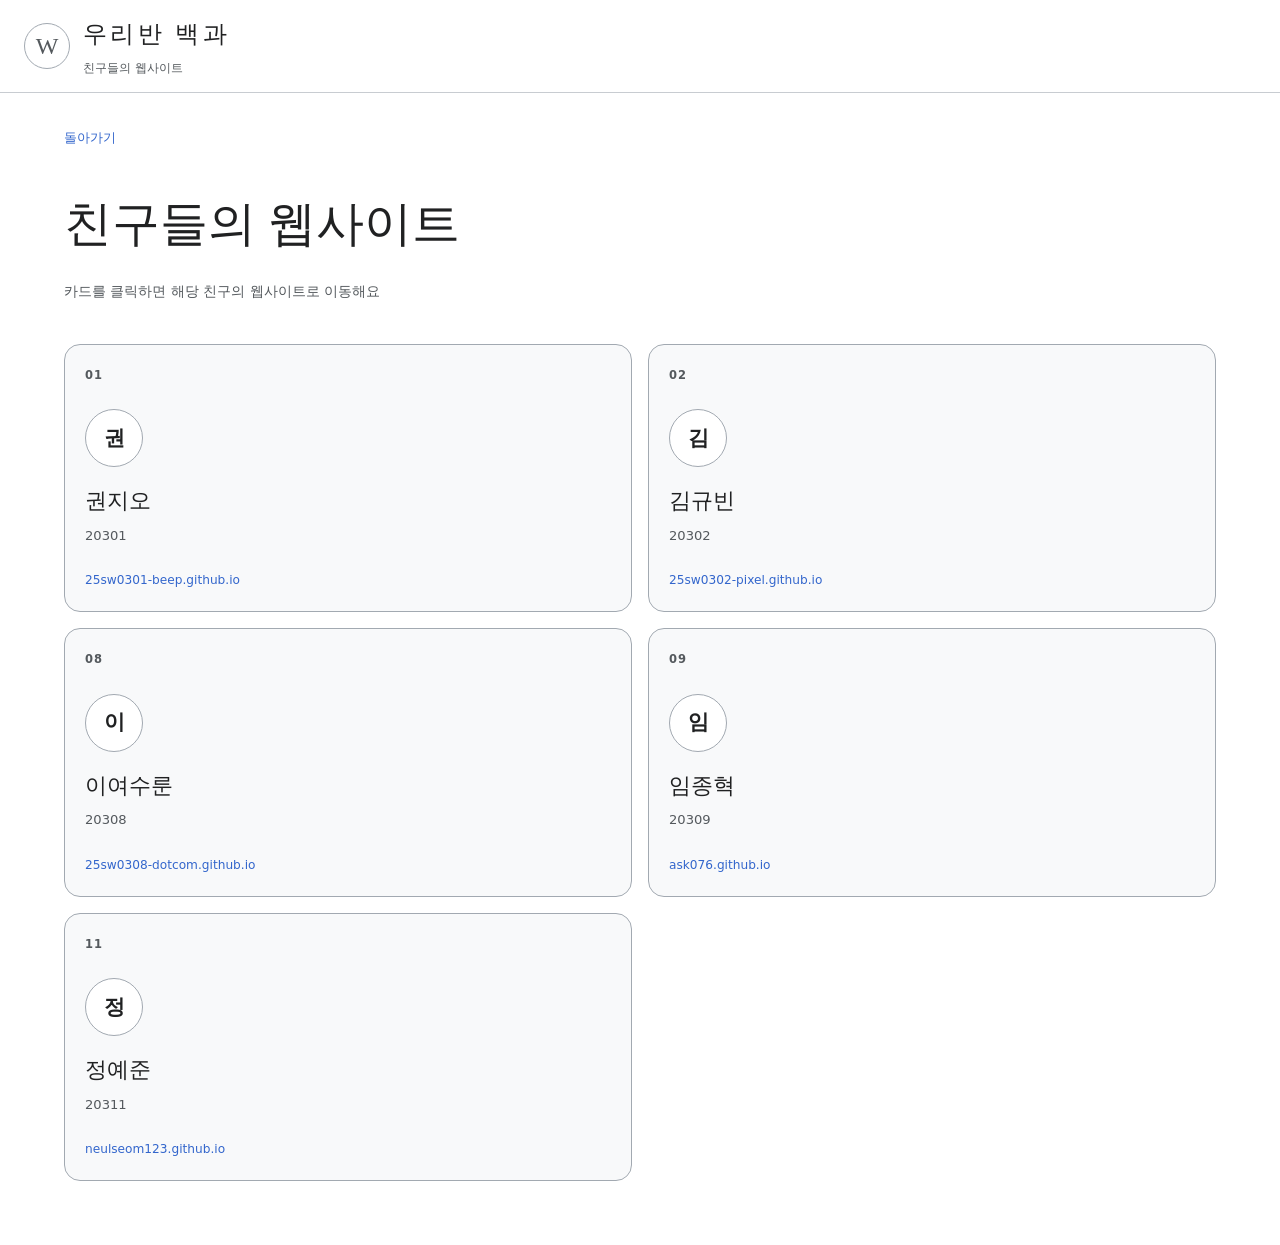
==== commit 99657469: "Remove commented-out HTML and clean up code" ====
--- a/student/submenu.html
+++ b/student/submenu.html
@@ -85,7 +85,7 @@
                     example.com
                 </div>
             </a>
-            -->
+            
             <a class="website-card" href="https://example.com" target="_blank" rel="noopener noreferrer">
                 <div class="website-card-top">
                     <span class="website-number">04</span>
@@ -102,6 +102,7 @@
                     example.com
                 </div>
             </a>
+            
             <a class="website-card" href="https://example.com" target="_blank" rel="noopener noreferrer">
                 <div class="website-card-top">
                     <span class="website-number">06</span>
@@ -118,6 +119,7 @@
                     example.com
                 </div>
             </a>
+            
             <a class="website-card" href="https://example.com" target="_blank" rel="noopener noreferrer">
                 <div class="website-card-top">
                     <span class="website-number">07</span>
@@ -134,7 +136,7 @@
                     example.com
                 </div>
             </a>
-
+            -->
             <a class="website-card" href="https://25sw0308-dotcom.github.io/my-wiki" target="_blank" rel="noopener noreferrer">
                 <div class="website-card-top">
                     <span class="website-number">08</span>
@@ -168,7 +170,7 @@
                     ask076.github.io
                 </div>
             </a>
-            
+            <!--
             <a class="website-card" href="https://example.com" target="_blank" rel="noopener noreferrer">
                 <div class="website-card-top">
                     <span class="website-number">10</span>
@@ -185,7 +187,7 @@
                     example.com
                 </div>
             </a>
-            
+            -->
             <a class="website-card" href="https://neulseom123.github.io/my-wiki" target="_blank" rel="noopener noreferrer">
                 <div class="website-card-top">
                     <span class="website-number">11</span>
